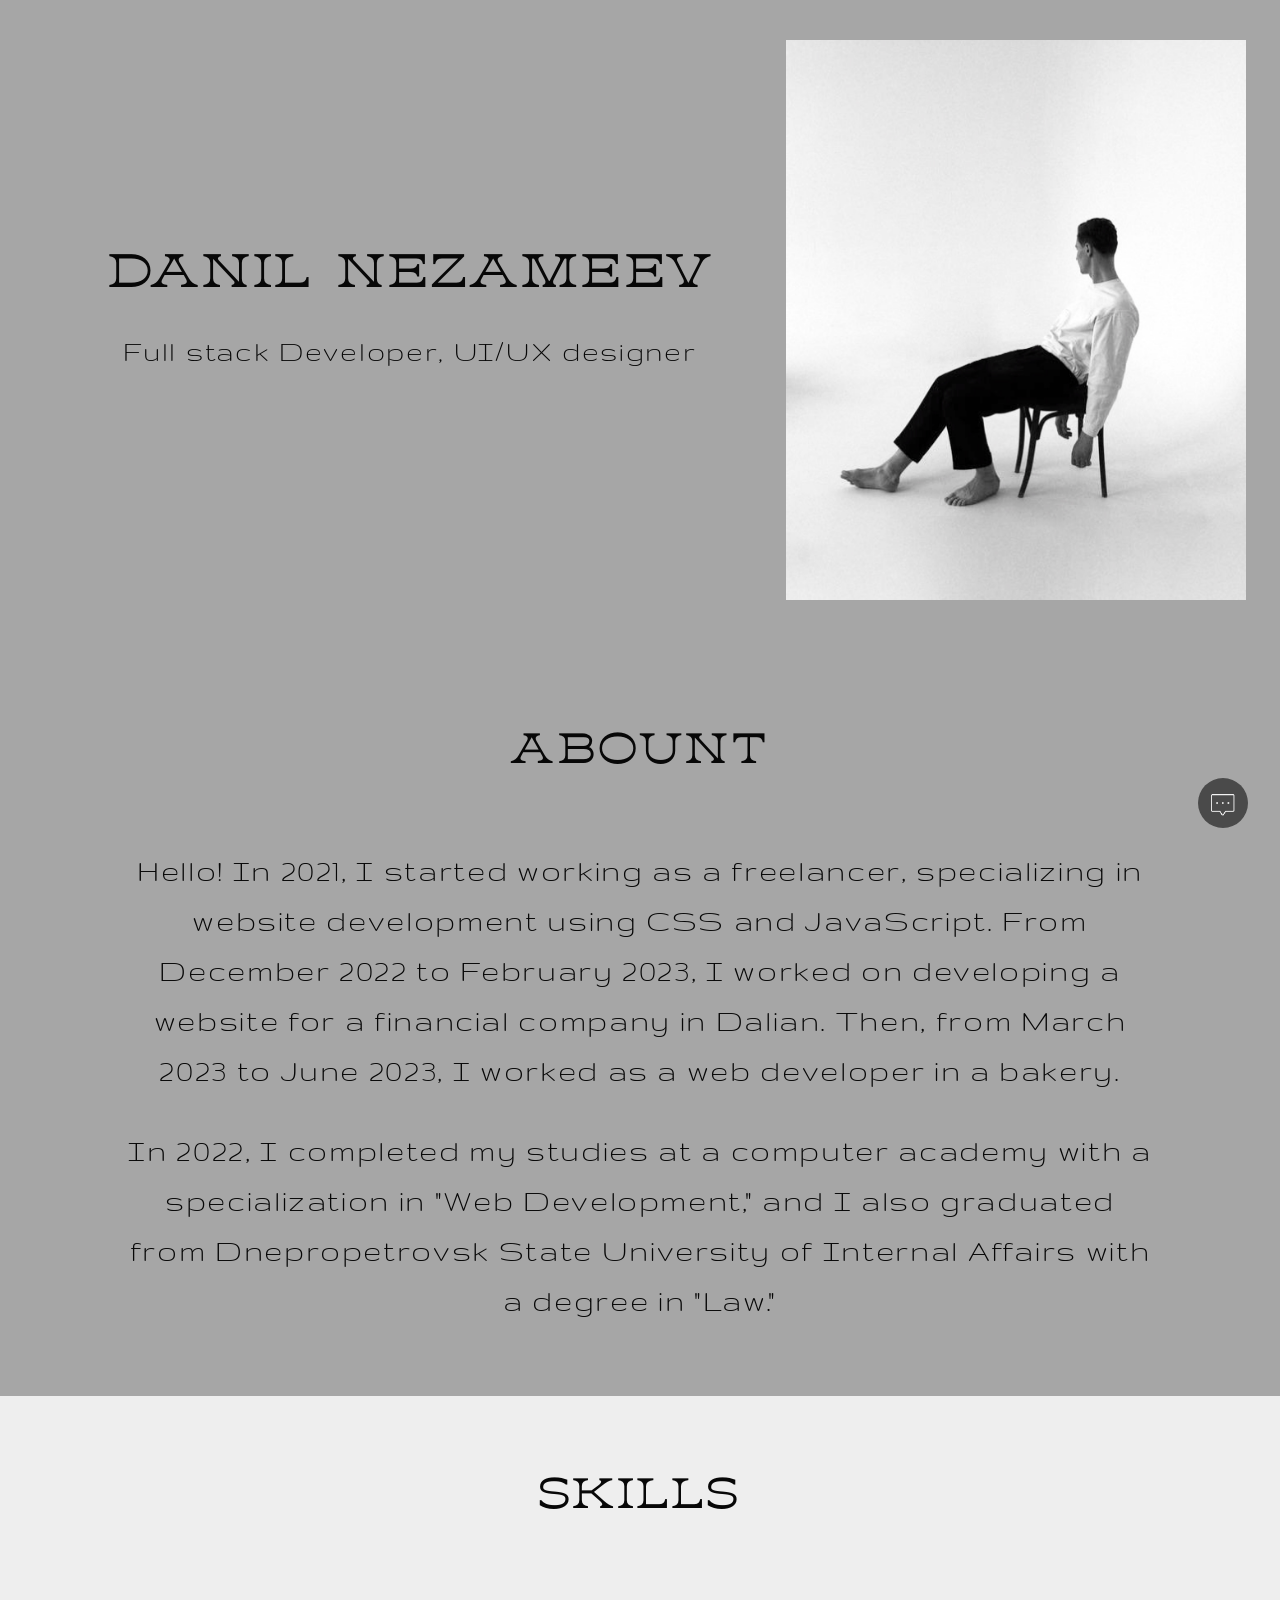
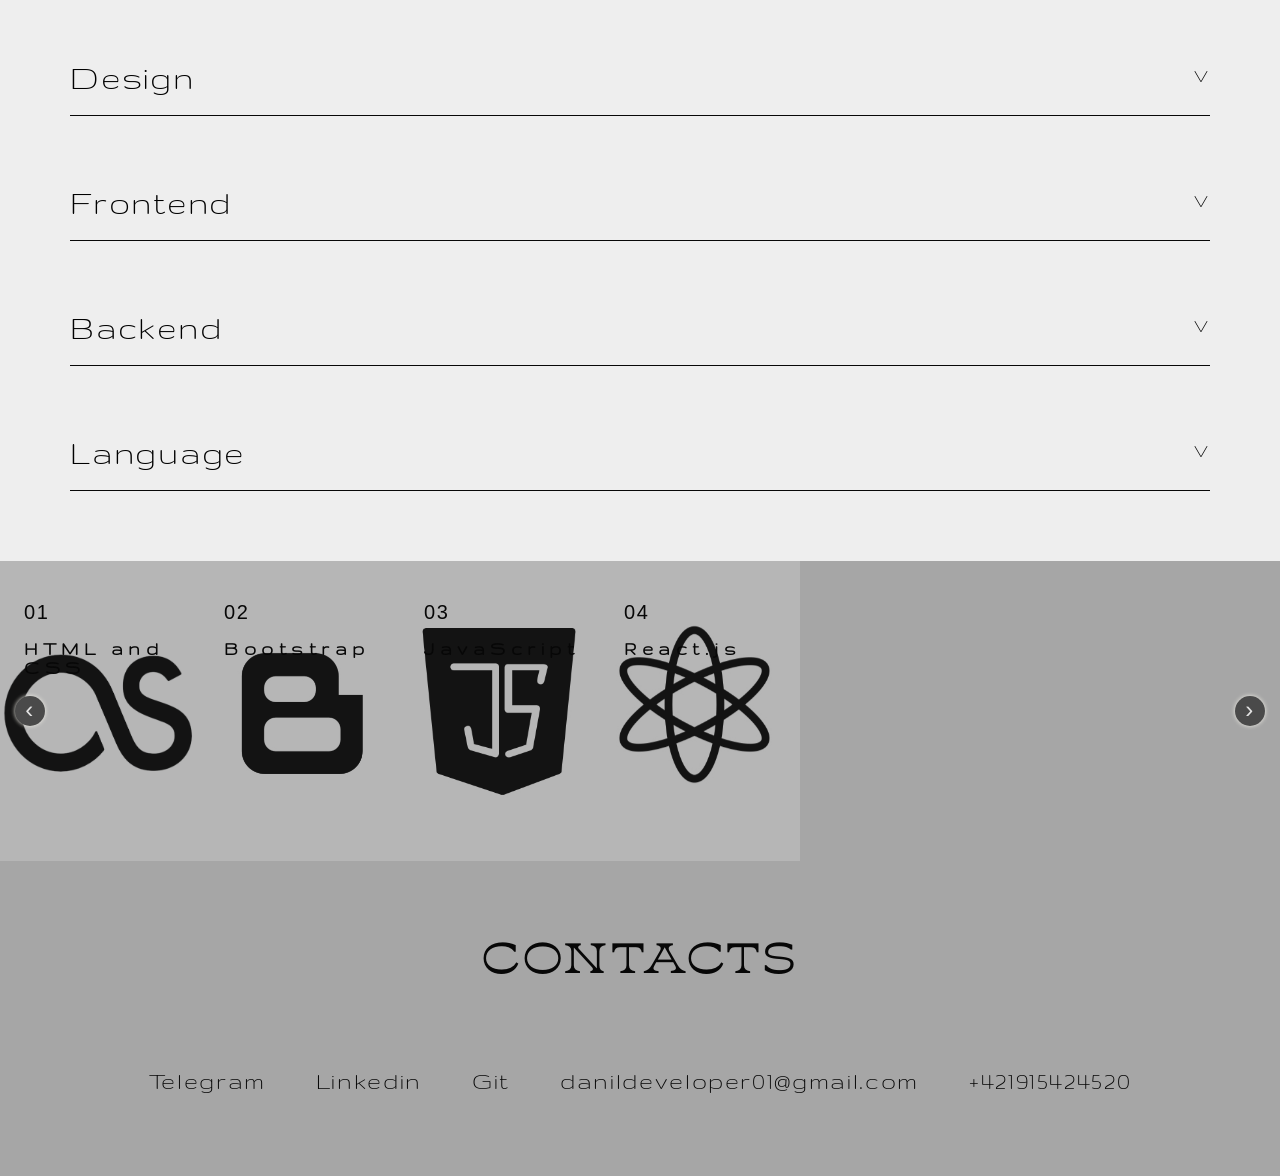
==== index.html @ df2fa3ae "first commit" ====
<!DOCTYPE html>
<html lang="en">
<head>
    <meta charset="UTF-8">
    <meta name="viewport" content="width=device-width, initial-scale=1.0">
    <title>Portfolio</title>
    <link rel="stylesheet" href="language-html/loading.css">
    <link rel="shortcut icon" href="img/logo.png">
    <link rel="preconnect" href="https://fonts.googleapis.com">
    <link rel="preconnect" href="https://fonts.gstatic.com" crossorigin>
    <link href="https://fonts.googleapis.com/css2?family=Gruppo&display=swap" rel="stylesheet">
    <link rel="stylesheet" href="css/style.css">
    <link rel="stylesheet" href="css/media.css">
    <link rel="stylesheet" href="chatbot/chatbot.css">
</head>
<body>
    <div class="preloader">
        <div class="preloader__row">
            <div class="preloader__item"></div>
            <div class="preloader__item"></div>
        </div>
    </div>    
    <header class="header">
       <div class="container">
            <div class="wrapper">
                <div class="text-wrap">
                    <h1 class="name">DANIL NEZAMEEV</h1>
                    <p class="fs">Full stack Developer, UI/UX designer</p>
                </div>
                <img src="img/photo.png" alt="photo Danil Nezameev" class="photo">
            </div>
       </div>
    </header>
    <section class="abount">
        <div class="container">
            <h3 class="title-abount">ABOUNT</h3>
            <p class="info">                   
                Hello! In 2021, I started working as a freelancer, specializing in website development using CSS and JavaScript. From December 2022 to February 2023, I worked on developing a website for a financial company in Dalian. Then, from March 2023 to June 2023, I worked as a web developer in a bakery.     
            </p>
            <p class="info info-ler">
                In 2022, I completed my studies at a computer academy with a specialization in "Web Development," and I also graduated from Dnepropetrovsk State University of Internal Affairs with a degree in "Law."
            </p>
        </div>
    </section>
    <section class="skill">
        <div class="container">
            <h3 class="title-abount title-skills">SKILLS</h3>
            <div class="skill-w designer">
                <button class="accordion">Design</button>
                <div class="panel">
                    <p>Figma</p>
                    <p>Tilda</p>
                    <p>Photoshop</p>
                    <p>Illustrator</p>
                </div>
            </div>
            <div class="skill-w front">
                <button class="accordion">Frontend</button>
                <div class="panel">
                    <p>HTML</p>
                    <p>CSS</p>
                    <p>JavaScript</p>
                    <p>SASS/SCSS</p>
                    <p>Bootstrap</p>
                    <p>React.js</p>
                    <p>Vue.js</p>
                    <p>Angular</p>
                </div>
            </div>
            <div class="skill-w back">
                <button class="accordion">Backend</button>
                <div class="panel">
                    <p>Python</p>
                    <p>PHP</p>
                    <p>C#</p>
                    <p>Go</p>
                    <p>Django</p>
                    <p>Flask</p>
                    <p>ASP.NET</p>
                    <p>Node.js</p>
                    <p>Express.js</p>
                    <p>MEAN stack</p>
                    <p>MongoDB</p>
                    <p>MySQL</p>
                    <p>PostgreSQL</p>
                </div>
            </div>
            <div class="skill-w language">
                <button class="accordion">Language</button>
                <div class="panel">
                    <p>English - B1</p>
                    <p>Slovak - B1</p>
                    <p>German - B1</p>
                    <p>Ukrainian - C2</p>
                    <p>Russian - C2</p>
                </div>
            </div>
        </div>
    </section>
    <section class="portfolio">
        <div class="container">
            <div class="jcarousel-wrapper">
                <div class="jcarousel">
                    <div class="cards">  
                        <a href="./language-html/html-css/hs.html" class="card">
                          <div class="card-background" style="background-image: url(./img/html-css.jpeg)"></div>
                          <div class="card-content">
                            <p>01</p>
                            <h3>HTML and CSS</h3>
                          </div>
                        </a>                    
                        <a href="./language-html/bootstrap/bs.html" class="card">
                          <div class="card-background" style="background-image: url(./img/bootstrap.jpeg)"></div>
                          <div class="card-content">
                            <p>02</p>
                            <h3>Bootstrap</h3>
                          </div>
                        </a>               
                        <a href="./language-html/javascript/javascr.html"  class="card">
                          <div class="card-background" style="background-image: url(./img/javascript.jpeg)"></div>
                          <div class="card-content">
                            <p>03</p>
                            <h3>JavaScript</h3>
                          </div>
                        </a>               
                        <a href="./language-html/react/reactjs.html" class="card">
                          <div class="card-background" style="background-image: url(./img/react.jpeg)"></div>
                          <div class="card-content">
                            <p>04</p>
                            <h3>React.js</h3>
                          </div>
                        </a>                        
                    </div>
                </div>
                <a href="#" class="jcarousel-control-prev">&lsaquo;</a>
                <a href="#" class="jcarousel-control-next">&rsaquo;</a>
            </div>
        </div>
    </section>
    <footer class="abount footer">
        <div class="container">
            <h3 class="title-abount title-footer">CONTACTS</h3>
            <div class="text-footer">
                <a href="https://t.me/front_end_developer19" target="_blank" class="underline-one">Telegram</a>
                <a href="https://www.linkedin.com/in/danil-nezameev-844b5b277/" target="_blank" class="underline-one">Linkedin</a>
                <a href="https://github.com/danildeveloper01" target="_blank" class="underline-one">Git</a>
                <a href="mailto:danildeveloper01@gmail.com" target="_blank" class="underline-one">danildeveloper01@gmail.com</a>
                <a href="tel:+421905174713" target="_blank" class="underline-one">+421915424520</a>
            </div>
            <div class="chatbot__btn">
                <div class="chatbot__tooltip d-none"></div>
            </div>
        </div>
    </footer>
    <script src="js/accordion.js"></script>
    <script src="chatbot/fp2.js"></script>
    <script src="chatbot/chatbot.js"></script>
    <script src="js/cb-content.js"></script>
    <script type="text/javascript" src="https://sorgalla.com/jcarousel/vendor/jquery/jquery.js"></script>
    <script type="text/javascript" src="https://sorgalla.com/jcarousel/dist/jquery.jcarousel.min.js"></script>
    <script type="text/javascript" src="https://sorgalla.com/jcarousel/examples/responsive/jcarousel.responsive.js"></script> 
    <script>
        window.onload = function () {
          document.body.classList.add('loaded_hiding');
          window.setTimeout(function () {
            document.body.classList.add('loaded');
            document.body.classList.remove('loaded_hiding');
          }, 500);
        }
      </script>
</body>
</html>
---- language-html/loading.css ----
.preloader {
    /*фиксированное позиционирование*/
    position: fixed;
    /* координаты положения */
    left: 0;
    top: 0;
    right: 0;
    bottom: 0;
    /* фоновый цвет элемента */
    background: #A6A6A6;
    /* размещаем блок над всеми элементами на странице (это значение должно быть больше, чем у любого другого позиционированного элемента на странице) */
    z-index: 1001;
  }
  
  .preloader__row {
    position: relative;
    top: 50%;
    left: 50%;
    width: 70px;
    height: 70px;
    margin-top: -35px;
    margin-left: -35px;
    text-align: center;
    animation: preloader-rotate 2s infinite linear;
  }
  
  .preloader__item {
    position: absolute;
    display: inline-block;
    top: 0;
    background-color: #070707;
    border-radius: 100%;
    width: 35px;
    height: 35px;
    animation: preloader-bounce 2s infinite ease-in-out;
  }
  
  .preloader__item:last-child {
    top: auto;
    bottom: 0;
    animation-delay: -1s;
  }
  
  @keyframes preloader-rotate {
    100% {
      transform: rotate(360deg);
    }
  }
  
  @keyframes preloader-bounce {
  
    0%,
    100% {
      transform: scale(0);
    }
  
    50% {
      transform: scale(1);
    }
  }
  
  .loaded_hiding .preloader {
    transition: 0.3s opacity;
    opacity: 0;
  }
  
  .loaded .preloader {
    display: none;
  }
---- css/style.css ----
*{
    padding: 0;
    margin: 0;
    box-sizing: border-box;
}
@font-face {
    font-family: 'Geiny';
    src: url('../font/Geiny.woff2');
}
/*--------------------------------------------------------------------------------------*/

body{
    font-family: 'Gruppo', sans-serif;
    font-size: 35px;
    font-style: normal;
    font-weight: 400;
    line-height: normal;
    letter-spacing: 1.7px;
    color: #070707;
    background: #A6A6A6;
}
.container{
    max-width: 1500px;
    margin: 0 auto;
}
/*-----------------------------------------------------------------------------------------*/

/*------------------HEADER---------------------------------------------*/

.wrapper{
    display: flex;
    justify-content: center;
    padding-top: 40px;
   
}
.name{
    font-family: 'Geiny';
    font-size: 45px;
    font-style: normal;
    letter-spacing: 5.5px;
    padding-bottom: 35px;
}
.fs{
font-size: 30px;
}
header img {
    width: 460px;
    height: 560px;
    margin-bottom: 51px;
}
.text-wrap{
    margin-top: 200px;
    padding-left: 73px;
    margin-right: 73px;
}
.text-wrap p {
    text-align: center;
}
/*--------------------------------------------------------------------------------------------*/

/*----------------------------------ABOUNT-----------------------------------------------------*/

.abount{
    padding-bottom: 70px;
}
.title-abount{
    font-family: 'Geiny';
    font-size: 40px;
    font-style: normal;
    letter-spacing: 5.5px;
    padding-bottom: 70px;
    padding-top: 70px;
    text-align: center;
}
.info{
    padding: 0 127px;
    text-align: center;
    font-size: 33px;
    line-height: 50px; 
    letter-spacing: 1.65px;
}
.info-ler{
    padding-top: 30px;
}
/*--------------------------------------------------------------------------------------*/

/*--------------------------------------SKILL---------------------------------------------*/

.skill{
    background: #EEE;
    padding-bottom: 70px;

}

.accordion {
    background: none;
    font-size: 35px;
    font-family: 'Gruppo';
    font-size: 35px;
    font-style: normal;
    font-weight: 400;
    line-height: normal;
    letter-spacing: 1.75px;
    cursor: pointer;
    margin-top: 70px;
    width: 100%;
    text-align: left;
    border: none;
    outline: none;
    transition: 0.4s;
}
.panel {
    margin-bottom: 20px;
    max-height: 0;
    overflow: hidden;
    transition: max-height 0.2s ease-out;
    display: flex;
    flex-wrap: wrap;
}
.panel p {
    font-size: 25px;
    padding-right: 50px;
    padding-top: 40px;
    display: inline-block;
}
.accordion:after {
    content: 'V'; 
    font-size: 20px;
    float: right;
    margin-left: 5px;
    position: relative;
    top: 5px;
}
.active:after {
    content: 'V';
    transform: rotate(-180deg);
}


.skill-w{
    border-bottom: 1px solid #070707;
    margin: 0 70px;
}

/*--------------------------------------------------------------------------------------------------*/

/*----------------------------PORTFOLIO------------------------------------------------------------*/

.cards {
    display: grid;
    margin: auto;
    width: 100%;
    max-width: 700px;
    
}
@media (min-width: 320px) {
    .cards {
      grid-template-columns: repeat(4, 1fr);      
    }
}  
.card {
    position: relative;
    padding-bottom: 150%;
}  
.card-background {
    background-size: cover;
    background-position: center;
    position: absolute;
    left: 0; top: 0; right: 0; bottom: 0;
    filter: brightness(0.75) saturate(1.2) contrast(0.85);
    transition: .3s;
}  
  .card-content {
    position: absolute;
    padding: 24px;
    padding-top: 40px;
    font-family: arial, sans-serif;
    color: #070707;
}  
  .card-content p {
    margin-bottom: 15px;
    text-transform: uppercase;
    font-size: 20px;
}  
.card-content h3 {
    font-size: 20px;
    font-family: Gruppo;
    font-style: normal;
    letter-spacing: 5.5px;
}  
.card:hover .card-background {
    transform: scale(1.05);
}
.cards:hover > .card:not(:hover) > .card-background {
    filter: brightness(0.3) saturate(1.3) contrast(0.9);
}
.jcarousel-wrapper {    
    position: relative;    
}

/** Carousel **/

.jcarousel {
    position: relative;
    overflow: hidden;
    width: 100%;
}
.cards {
    width: 10000em;
    position: relative;
    list-style: none;
    margin: 0;
    padding: 0;
}
.card {
    width: 200px;
    float: left;
}

/** Carousel Controls **/

.jcarousel-control-prev,
.jcarousel-control-next {
    position: absolute;
    top: 50%;
    margin-top: -15px;
    width: 30px;
    height: 30px;
    text-align: center;
    background: #4A4A4A;
    color: #eeee;
    text-decoration: none;
    font: 24px/27px Arial, sans-serif;
    -webkit-border-radius: 30px;
    -moz-border-radius: 30px;
    border-radius: 30px;
    -webkit-box-shadow: 0 0 4px #F0EFE7;
    -moz-box-shadow: 0 0 4px #F0EFE7;
    box-shadow: 0 0 4px #F0EFE7;
}
.jcarousel-control-prev {
    left: 15px;
}
.jcarousel-control-next {
    right: 15px;
}

/** Carousel Pagination **/

.jcarousel-pagination {
    position: absolute;
    bottom: -40px;
    left: 50%;
    -webkit-transform: translate(-50%, 0);
    -ms-transform: translate(-50%, 0);
    transform: translate(-50%, 0);
    margin: 0;
}
.jcarousel-pagination a {
    text-decoration: none;
    display: inline-block;
    font-size: 11px;
    height: 10px;
    width: 10px;
    line-height: 10px;
    background: #fff;
    color: #4E443C;
    border-radius: 10px;
    text-indent: -9999px;
    margin-right: 7px;
    -webkit-box-shadow: 0 0 2px #4E443C;
    -moz-box-shadow: 0 0 2px #4E443C;
    box-shadow: 0 0 2px #4E443C;
}
.jcarousel-pagination a.active {
    background: #4E443C;
    color: #fff;
    opacity: 1;
    -webkit-box-shadow: 0 0 2px #F0EFE7;
    -moz-box-shadow: 0 0 2px #F0EFE7;
    box-shadow: 0 0 2px #F0EFE7;
}
/*---------------------------------------------------------------------------------------*/

/*-------------------------------------FOOTER------------------------------------------------------*/

.text-footer {
    display: flex;
    flex-wrap: wrap;
    justify-content: center;
    margin-left: 50px;
}
.text-footer a {
    text-decoration: none;
    color: #070707;
    font-family: Gruppo;
    font-size: 25px;
    font-style: normal;
    font-weight: 400;
    line-height: 50px; 
    letter-spacing: 1.65px;
    margin-right: 50px;
    display: inline-block;    
}
.underline-one {	
    position: relative;
    cursor: pointer;
    text-decoration: none; 
}
.underline-one:after {
	content: "";
    display: block;
    position: absolute;
    right: 0;
    bottom: -3px;
    width: 0;
    height: 1px; 
    background-color: #070707; 
    transition: width 0.5s; 
}
.underline-one:hover:after {
	content: "";
    width: 100%;
    display: block;
    position: absolute;
    left: 0;
    bottom: -3px;
    height: 1px; 
    background-color: #070707; 
    transition: width 0.5s;  
}
.underline-one:hover{
    transform: scale(1.1);
    transition: 0.5s ease;
}
---- css/media.css ----
@media screen and (max-width: 1250px) {
    .text-wrap{
        margin-right: 30px;
        padding-left: 20px;
    }
    header img {
        padding-right: 20px;
    }
}
@media screen and (max-width: 1119px) {
    .name{
        text-align: center;
    }
}
@media screen and (max-width: 1000px){
    .wrapper{
        flex-direction: column-reverse;
    }
    header img {
        padding: 0;
        margin: 0 auto;
    }
    .text-wrap{
        text-align: center;
        margin: 0;
        padding: 40px 50px;
    }
    .info{
        padding: 0 50px;
    }
}
@media screen and (max-width: 700px){
    .name{
        font-size: 35px;
    }
    .fs{
        font-size: 20px;
    }   
    .title-abount{ 
        font-size: 25px;
        padding-bottom: 30px;
        padding-top: 30px;
    }
    .info{
        font-size: 23px;
    }
}
@media screen and (max-width: 600px){
    .name{
        font-size: 30px;
    }
}
@media screen and (max-width: 500px){
    .text-wrap{
        padding: 40px 20px;
    }
    .info{
        padding: 0 20px;
        font-size: 20px;
    }
    .wrapper{
        padding-top: 0px; 
    }
    header img {
        width: 100%;
        height: auto;
    }
    .name{
        font-size: 30px;
    }
    .fs{
        font-size: 20px;
    }   
    .title-abount{ 
        font-size: 25px;
    }
    .panel {
        flex-wrap: nowrap;
        flex-direction: column;
        text-align: center;
    }
    .active{
        border-bottom: 1px solid #070707;
    }
    .panel p {
        padding-right: 0px;
        font-size: 20px;
    }
    
}

/*----------------------------------------------------------------------------------------------*/


@media screen and (max-width: 700px){  
    .accordion{ 
        font-size: 25px;
        padding-bottom: 30px;
    }
    .panel p{
        font-size: 23px;
    }
}
@media screen and (max-width: 500px){  
    .panel p{
        font-size: 20px;
    }
}


/*----------------------------------------------------------------------------------------------------*/
@media screen and (max-width: 1000px){  
    .card-content {
        padding-top: 10px;
      }
}
@media screen and (max-width: 800px){  
    .cards {
        grid-template-columns: repeat(4, 2fr);
        
      }
}

@media screen and (max-width: 700px){  
    .text-footer a {
        font-size: 23px;
    }
    .card-content p {
        margin-bottom: 8px;
        font-size: 15px;
    }
    .card-content h3 {
        font-size: 15px;
    }
}
@media screen and (max-width: 500px){  
    .text-footer a {
        font-size: 20px;
    }
    .footer{
        padding-bottom: 30px;
    }
}
---- chatbot/chatbot.css ----
.d-none {
  display: none;
}

.d-block {
  display: block;
}

/* chatbot__btn */
.chatbot__btn {
  position: fixed;
  bottom: 8%;
  right: 32px;
  width: 50px;
  height: 50px;
  border-radius: 25px;
  background-color: #4A4A4A;
  padding: 10px;
  cursor: pointer;
  transition: background-color 0.15s ease-in-out;
}

.chatbot__btn::before {
  content: '';
  position: absolute;
  width: 30px;
  height: 30px;
  left: 10px;
  top: 8px;
  background: transparent no-repeat center center;
  background-size: 100% 100%;
  background-image: url("../img/chat-bot-footer.png");
}



/* chatbot__tooltip */
.chatbot__tooltip {
  position: absolute;
  right: 58px;
  top: 50%;
  transform: translateY(-50%);
  white-space: nowrap;
  color: #070707;
  background: #070707;
  padding: 5px 8px;
  border: 1xp solid #070707;
  border-radius: 4px;
  opacity: 0;
  transition: opacity 0.15s ease-in-out;
}

.chatbot__tooltip_show {
  opacity: 1;
}

.chatbot__tooltip::after {
  top: 50%;
  position: absolute;
  content: '';
  border: 5px solid transparent;
  border-left-color: #070707;
  margin-top: -5px;
  right: -10px;
}

/* chatbot */
.chatbot {
  display: flex;
  flex-direction: column;
  width: 35%;
  height: 100%;
  background: #D9D3E1;
  line-height: 1.2;
  color: #070707;
  position: fixed;
  bottom: 0;
  right: 0;
  transform: scale(1);
  transform-origin: right bottom;
  transition: transform 0.3s ease;
}

.chatbot_hidden {
  overflow: hidden;
  transform: scale(0);
  transform-origin: right bottom;
  transition: transform 0.3s ease;
}
@media (max-width: 700px) {
  .chatbot {
    width: 70%;
  }
}
@media (max-width: 400px) {
  .chatbot {
    width: 100%;
  }
}

.chatbot__title {
  font-size: 20px;
  background-color: #070707;
  color: #EEE;
  padding: 10px;
  display: flex;
  font-weight: bold;
}

.chatbot__close {
  width: 20px;
  height: 20px;
  margin-right: 1rem;
  background: transparent no-repeat center center;
  background-size: 100% 100%;
  cursor: pointer;
  opacity: 0.8;
  background-image: url("data:image/svg+xml,%3Csvg xmlns='http://www.w3.org/2000/svg' viewBox='0 0 448 512'%3E%3Cpath fill='%23fff' d='M257.5 445.1l-22.2 22.2c-9.4 9.4-24.6 9.4-33.9 0L7 273c-9.4-9.4-9.4-24.6 0-33.9L201.4 44.7c9.4-9.4 24.6-9.4 33.9 0l22.2 22.2c9.5 9.5 9.3 25-.4 34.3L136.6 216H424c13.3 0 24 10.7 24 24v32c0 13.3-10.7 24-24 24H136.6l120.5 114.8c9.8 9.3 10 24.8.4 34.3z'%3E%3C/path%3E%3C/svg%3E");
}

.chatbot__close:hover {
  opacity: 1;
}

.chatbot__reset {
  width: 20px;
  margin-left: auto;
  height: 20px;
  background: transparent no-repeat center center;
  background-size: 100% 100%;
  cursor: pointer;
  opacity: 0.8;
  background-image: url("data:image/svg+xml,%3Csvg xmlns='http://www.w3.org/2000/svg' viewBox='0 0 512 512'%3E%3Cpath fill='%23fff' d='M440.65 12.57l4 82.77A247.16 247.16 0 0 0 255.83 8C134.73 8 33.91 94.92 12.29 209.82A12 12 0 0 0 24.09 224h49.05a12 12 0 0 0 11.67-9.26 175.91 175.91 0 0 1 317-56.94l-101.46-4.86a12 12 0 0 0-12.57 12v47.41a12 12 0 0 0 12 12H500a12 12 0 0 0 12-12V12a12 12 0 0 0-12-12h-47.37a12 12 0 0 0-11.98 12.57zM255.83 432a175.61 175.61 0 0 1-146-77.8l101.8 4.87a12 12 0 0 0 12.57-12v-47.4a12 12 0 0 0-12-12H12a12 12 0 0 0-12 12V500a12 12 0 0 0 12 12h47.35a12 12 0 0 0 12-12.6l-4.15-82.57A247.17 247.17 0 0 0 255.83 504c121.11 0 221.93-86.92 243.55-201.82a12 12 0 0 0-11.8-14.18h-49.05a12 12 0 0 0-11.67 9.26A175.86 175.86 0 0 1 255.83 432z'%3E%3C/path%3E%3C/svg%3E");
}

.chatbot__reset:hover {
  opacity: 1;
}

.chatbot__wrapper {
  display: flex;
  -ms-flex: 1 0 auto;
  flex: 1 0 0%;
  flex-direction: column;
  overflow-y: auto;
}

.chatbot__items {
  padding: 10px;
  overflow-y: scroll;
  display: flex;
  flex-direction: column;
  overflow-x: hidden;
}

.chatbot__item {
  width: 100%;
  display: flex;
  flex-shrink: 0;
  margin-bottom: 15px;
}

@keyframes animationOpacity {
  0% {
    opacity: 0;
  }

  100% {
    opacity: 1;
  }
}

.chatbot__content {
  width: auto;
  padding: 8px 12px;
  animation-name: animationOpacity;
  animation-duration: 1.5s;
  animation-timing-function: ease-in-out;
  font-size: 20px;
}

/* bot */
.chatbot__content_bot {
  color: #070707;
  background: #EEE;
  border-radius: 0.5rem;
  width: auto;
}

/* human */
.chatbot__item_human {
  justify-content: flex-end;
}

.chatbot__content_human {
  text-align: right;
  padding-right: 0;
  display: flex;
  flex-direction: column;
  padding: 0;
}

.chatbot__content_human-disabled {
  color: #eee;
  background: #383e41;
  border-radius: 0.5rem;
  text-align: left;
}

/* btn */
.btn {
  width: 100%;
  margin: 0;
  font-family: inherit;
  font-size: inherit;
  line-height: inherit;
  display: inline-block;
  cursor: pointer;
  font-weight: 400;
  color: #eee;
  text-align: left;
  vertical-align: middle;
  -webkit-user-select: none;
  -moz-user-select: none;
  -ms-user-select: none;
  user-select: none;
  background: #1E1E1E;
  border: 1px solid transparent;
  padding: 0.5rem 0.75rem;
  border-radius: 0.5rem;
  transition: color 0.15s ease-in-out, background-color 0.15s ease-in-out,
    border-color 0.15s ease-in-out, box-shadow 0.15s ease-in-out;
}

.btn:hover {
  background-color: #080808;
  border: 1px solid transparent;
  transform: scale(1.01);
  transition: 0.3s ease;
}

.btn:focus,
.btn.focus {
  outline: 0;
}

.chatbot__content .btn {
  margin-bottom: 0.4rem;
}

.chatbot__footer {
  padding: 0.75rem;
  position: relative;
}

/* ie11 */
.chatbot__input::-ms-clear {
  display: none;
}

.chatbot__input {
  display: block;
  margin: 0;
  font-family: inherit;
  font-size: inherit;
  line-height: inherit;
  width: 100%;
  height: 40px;
  padding: 4px 36px 4px 10px;
  font-weight: 400;
  font-size: 25px;
  color: #EEE;
  background-color: #1E1E1E;
  background-clip: padding-box;
  border: 1px solid #4E443C;
  border-radius: 0.25rem;
  transition: border-color 0.15s ease-in-out, background-color 0.15s ease-in-out;
}

.chatbot__input:disabled {
  background-color: #131212;
}

.chatbot__input:focus {
  border-color: #181818;
  outline: 0;
}

.chatbot__submit {
  width: 24px;
  height: 24px;
  background: transparent no-repeat center center;
  background-size: 100% 100%;
  opacity: 0.6;
  position: absolute;
  right: 22px;
  top: 50%;
  transform: translateY(-50%);
  background-image: url("../img/teleg-icon-footer.png");
 
  border: 1px solid transparent;
  background-color: transparent;
  transition: opacity 0.15s ease-in-out;
}

.chatbot__submit:disabled {
  opacity: 0.4;
}

.chatbot__submit:focus:not(:disabled),
.chatbot__submit:hover:not(:disabled) {
  outline: 0;
  box-shadow: none;
  opacity: 0.8;
  cursor: pointer;
}

/* scrollbar */
.chatbot__items::-webkit-scrollbar {
  width: 0px;
}


.chatbot__items::-webkit-scrollbar-button {
  display: none;
}

.name-bot{
  transform: translateY(-2.8px);
}
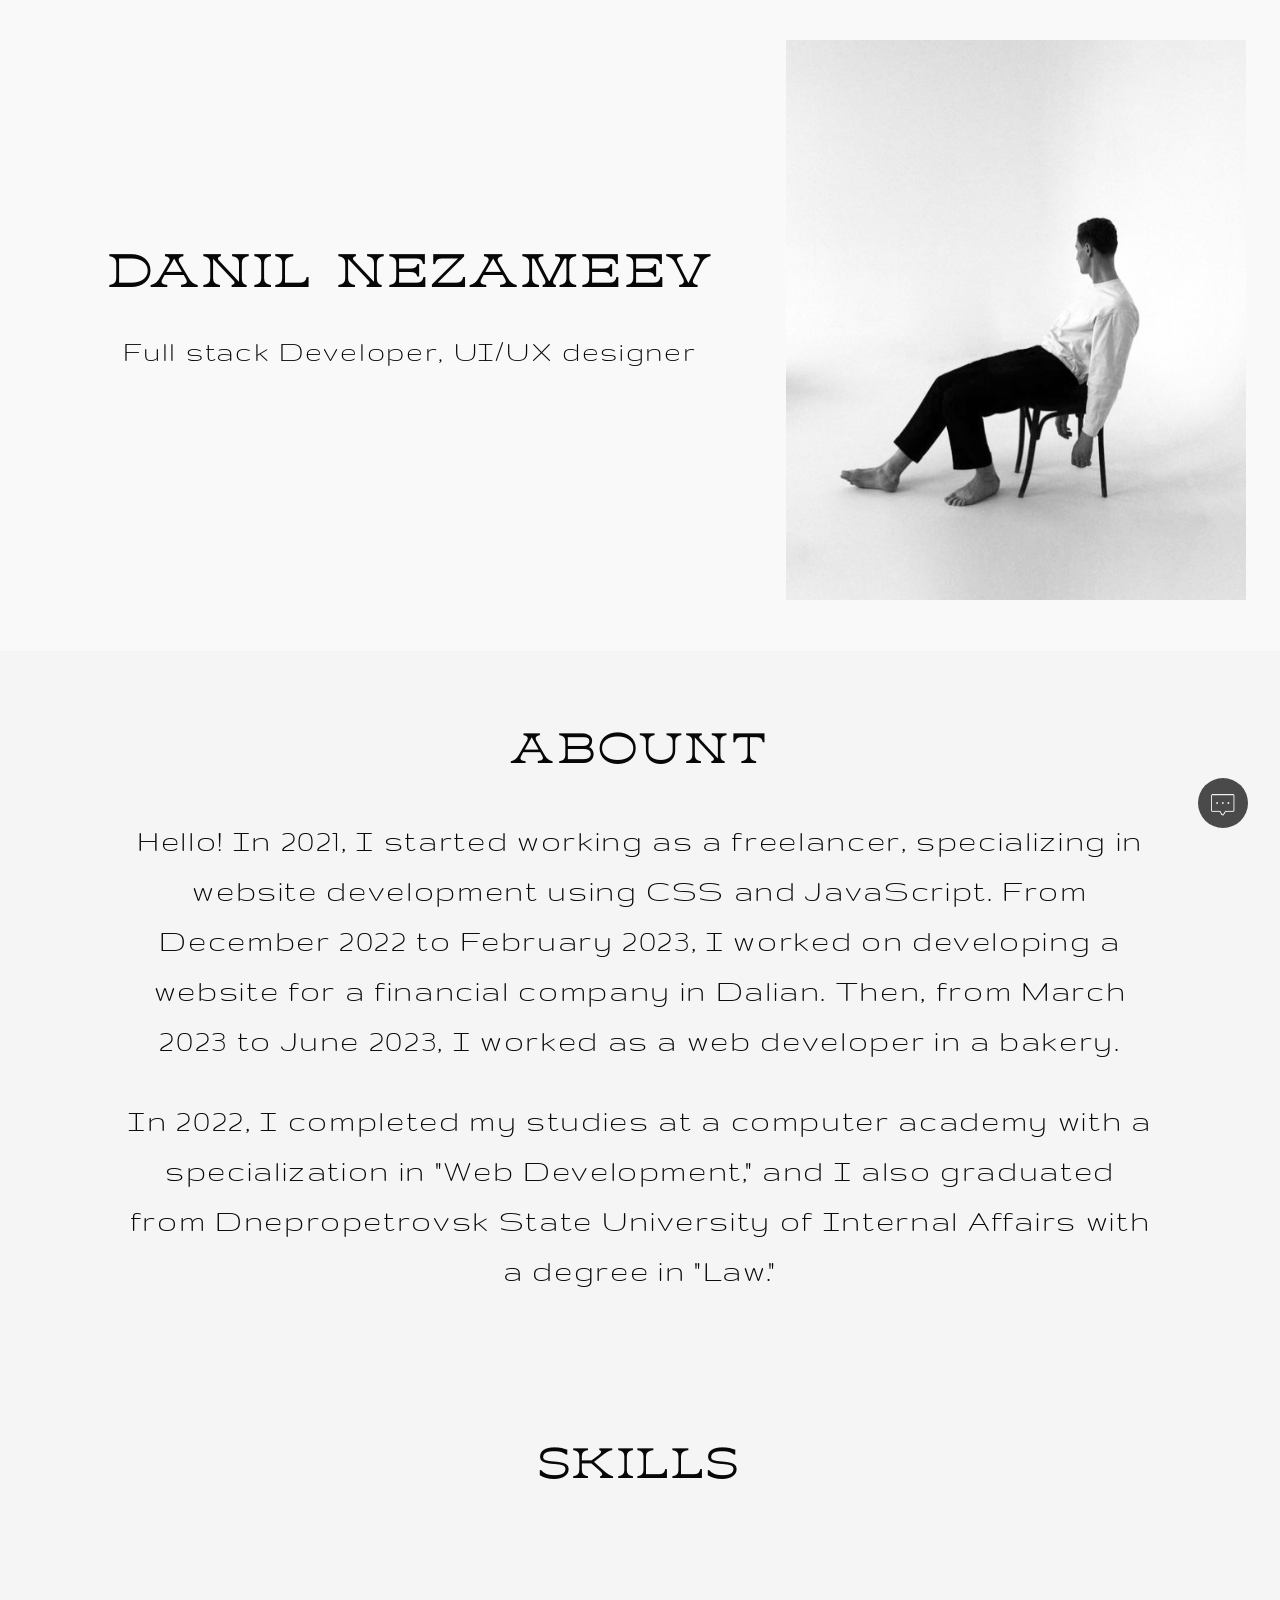
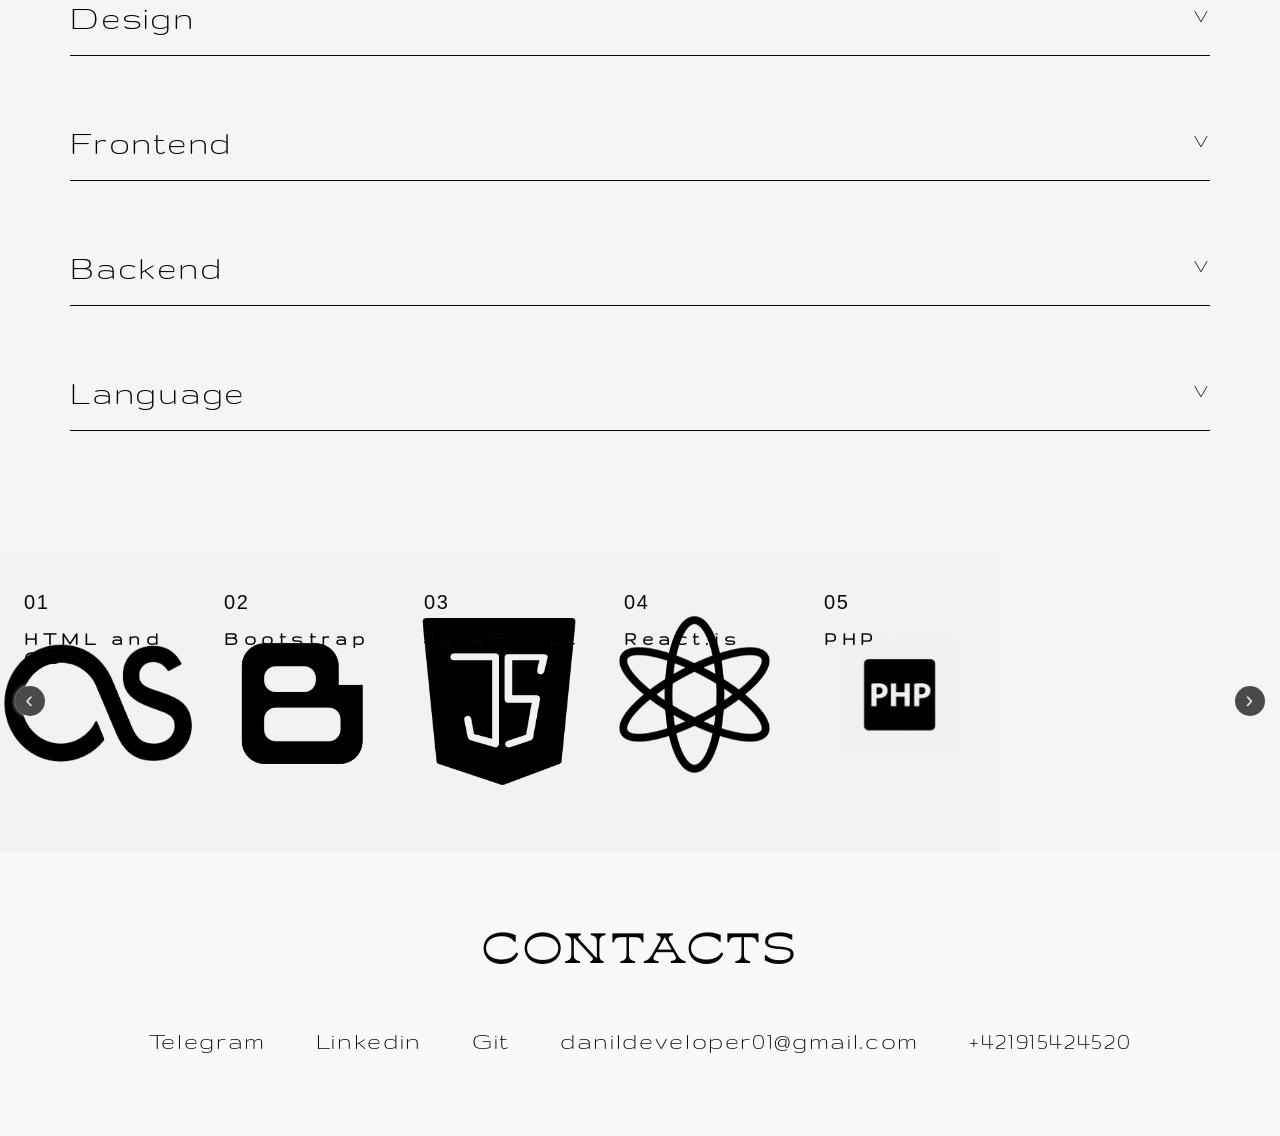
==== commit d7348c3e: "new pages - php" ====
--- a/index.html
+++ b/index.html
@@ -129,7 +129,21 @@
                             <p>04</p>
                             <h3>React.js</h3>
                           </div>
-                        </a>                        
+                        </a>
+                        <a href="./language-html/php/php.html" class="card">
+                            <div class="card-background" style="background-image: url(./img/php-img.jpeg)"></div>
+                            <div class="card-content">
+                              <p>05</p>
+                              <h3>PHP</h3>
+                            </div>
+                        </a>
+                        <!--- НЕ ЗАБУЛДЬ МЕНЯТЬ ГРИД В CSS (значение 5 зависит от количества иконок в карусели)
+                        @media (min-width: 320px) {
+                            .cards {
+                            grid-template-columns: repeat(5, 1fr);      
+                            }
+                        }  -->
+                                          
                     </div>
                 </div>
                 <a href="#" class="jcarousel-control-prev">&lsaquo;</a>
--- a/css/style.css
+++ b/css/style.css
@@ -17,7 +17,7 @@
     line-height: normal;
     letter-spacing: 1.7px;
     color: #070707;
-    background: #A6A6A6;
+    background: #F5F5F5;
 }
 .container{
     max-width: 1500px;
@@ -26,7 +26,9 @@
 /*-----------------------------------------------------------------------------------------*/
 
 /*------------------HEADER---------------------------------------------*/
-
+header{
+    background: #F9F9F9;
+}
 .wrapper{
     display: flex;
     justify-content: center;
@@ -68,7 +70,7 @@
     font-size: 40px;
     font-style: normal;
     letter-spacing: 5.5px;
-    padding-bottom: 70px;
+    padding-bottom: 40px;
     padding-top: 70px;
     text-align: center;
 }
@@ -87,7 +89,6 @@
 /*--------------------------------------SKILL---------------------------------------------*/
 
 .skill{
-    background: #EEE;
     padding-bottom: 70px;
 
 }
@@ -145,7 +146,9 @@
 /*--------------------------------------------------------------------------------------------------*/
 
 /*----------------------------PORTFOLIO------------------------------------------------------------*/
-
+.portfolio{
+    padding-top: 50px;
+}
 .cards {
     display: grid;
     margin: auto;
@@ -155,7 +158,7 @@
 }
 @media (min-width: 320px) {
     .cards {
-      grid-template-columns: repeat(4, 1fr);      
+      grid-template-columns: repeat(5, 1fr);      
     }
 }  
 .card {
@@ -167,7 +170,7 @@
     background-position: center;
     position: absolute;
     left: 0; top: 0; right: 0; bottom: 0;
-    filter: brightness(0.75) saturate(1.2) contrast(0.85);
+    filter: brightness(0.95) saturate(1.2) contrast(1);
     transition: .3s;
 }  
   .card-content {
@@ -283,7 +286,9 @@
 /*---------------------------------------------------------------------------------------*/
 
 /*-------------------------------------FOOTER------------------------------------------------------*/
-
+footer{
+    background: #F9F9F9;
+}
 .text-footer {
     display: flex;
     flex-wrap: wrap;
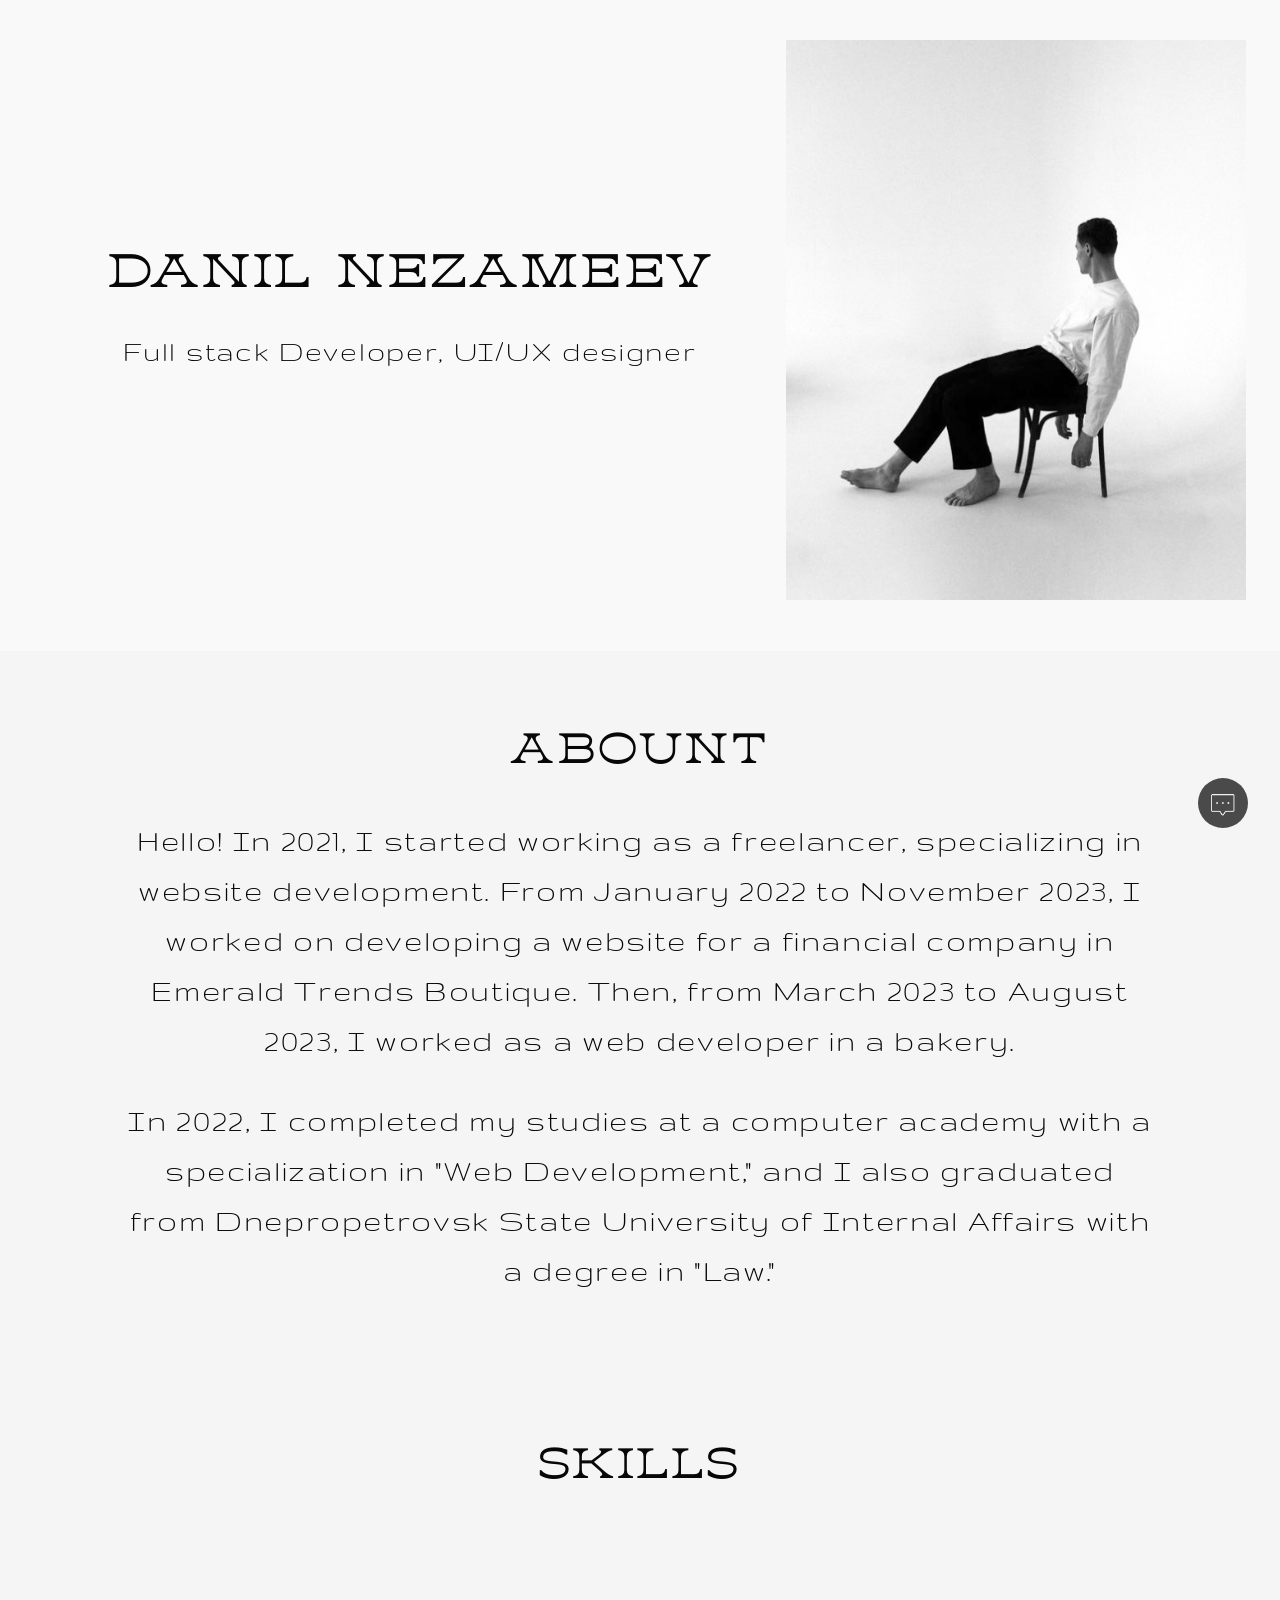
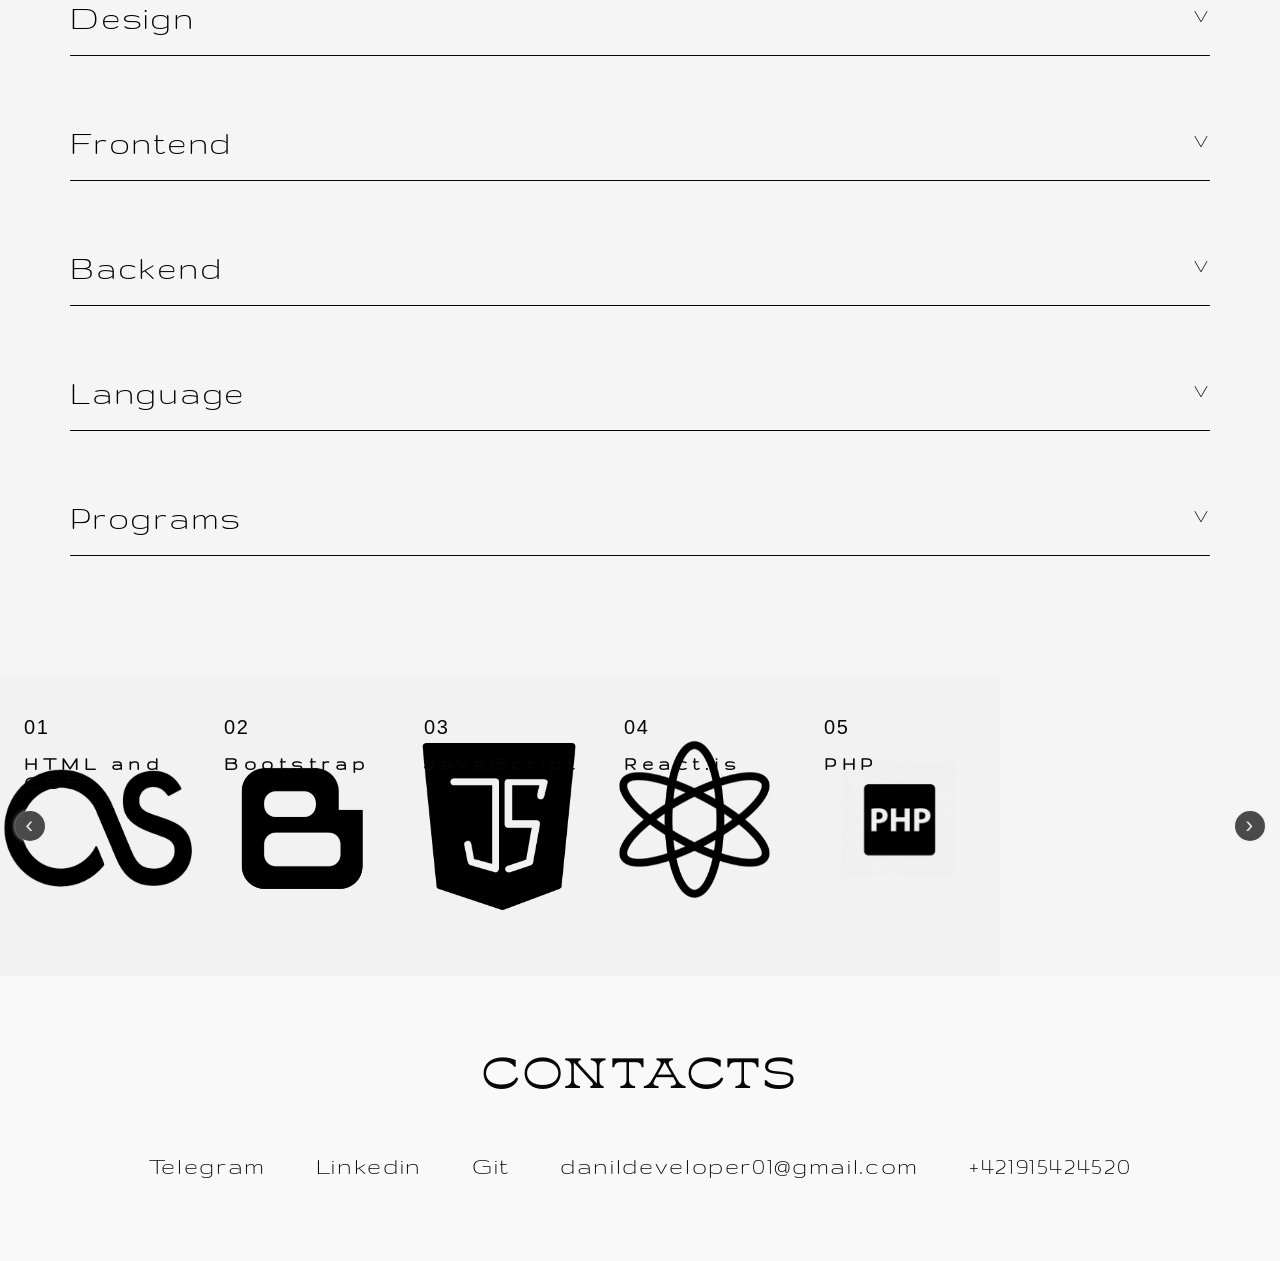
==== commit cd685ebd: "updates" ====
--- a/index.html
+++ b/index.html
@@ -35,7 +35,7 @@
         <div class="container">
             <h3 class="title-abount">ABOUNT</h3>
             <p class="info">                   
-                Hello! In 2021, I started working as a freelancer, specializing in website development using CSS and JavaScript. From December 2022 to February 2023, I worked on developing a website for a financial company in Dalian. Then, from March 2023 to June 2023, I worked as a web developer in a bakery.     
+                Hello! In 2021, I started working as a freelancer, specializing in website development. From January 2022 to November 2023, I worked on developing a website for a financial company in Emerald Trends Boutique. Then, from March 2023 to August 2023, I worked as a web developer in a bakery.     
             </p>
             <p class="info info-ler">
                 In 2022, I completed my studies at a computer academy with a specialization in "Web Development," and I also graduated from Dnepropetrovsk State University of Internal Affairs with a degree in "Law."
@@ -79,10 +79,12 @@
                     <p>ASP.NET</p>
                     <p>Node.js</p>
                     <p>Express.js</p>
-                    <p>MEAN stack</p>
+                    <p>SQLite</p>
                     <p>MongoDB</p>
                     <p>MySQL</p>
                     <p>PostgreSQL</p>
+                    <p>Drupal</p>
+                    <p>Wordpress</p>
                 </div>
             </div>
             <div class="skill-w language">
@@ -93,6 +95,19 @@
                     <p>German - B1</p>
                     <p>Ukrainian - C2</p>
                     <p>Russian - C2</p>
+                </div>
+            </div>
+            <div class="skill-w program">
+                <button class="accordion">Programs</button>
+                <div class="panel">
+                    <p>Git</p>
+                    <p>VS Studio Code</p>
+                    <p>Storm</p>
+                    <p>PhpStorm</p>
+                    <p>PyCharm</p>
+                    <p>Atom</p>
+                    <p>Sublime text</p>
+                    <p>Nodepad++</p>
                 </div>
             </div>
         </div>
--- a/css/media.css
+++ b/css/media.css
@@ -116,7 +116,7 @@
 }
 @media screen and (max-width: 800px){  
     .cards {
-        grid-template-columns: repeat(4, 2fr);
+        grid-template-columns: repeat(5, 2fr);
         
       }
 }
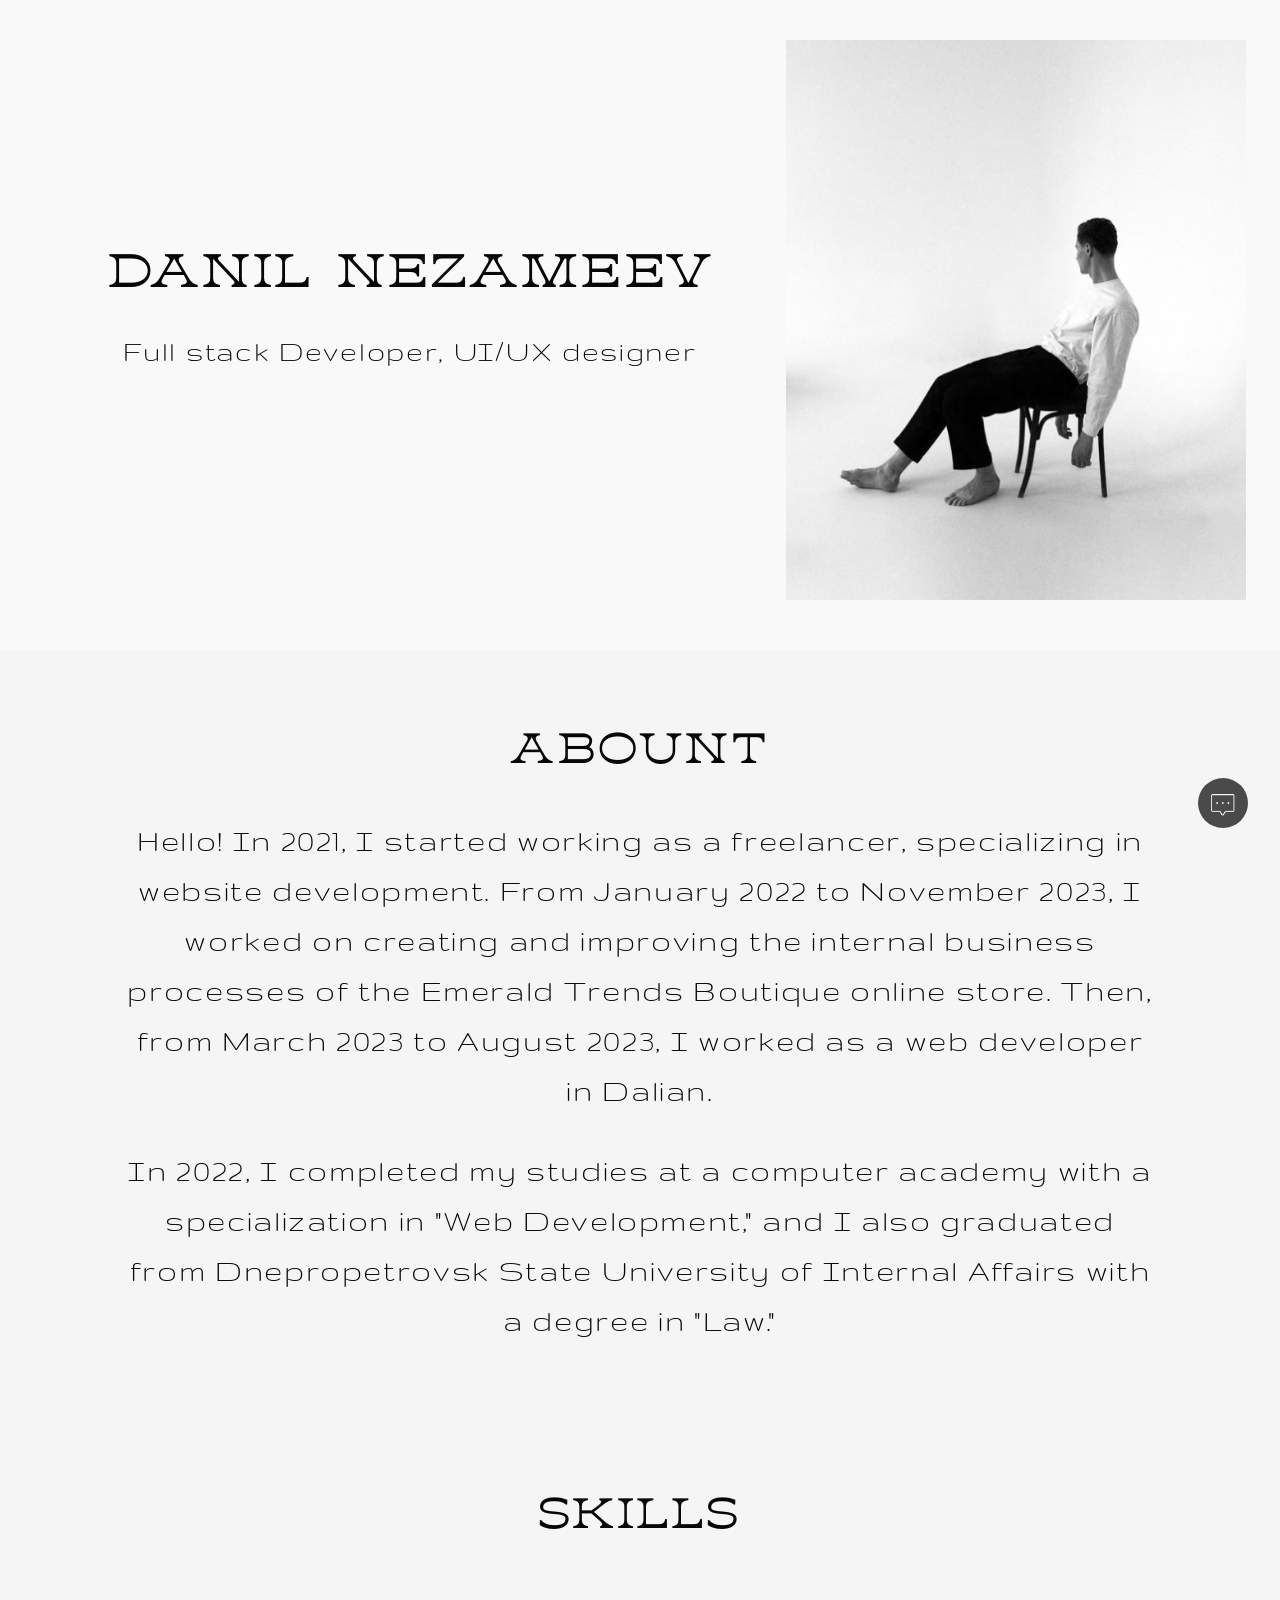
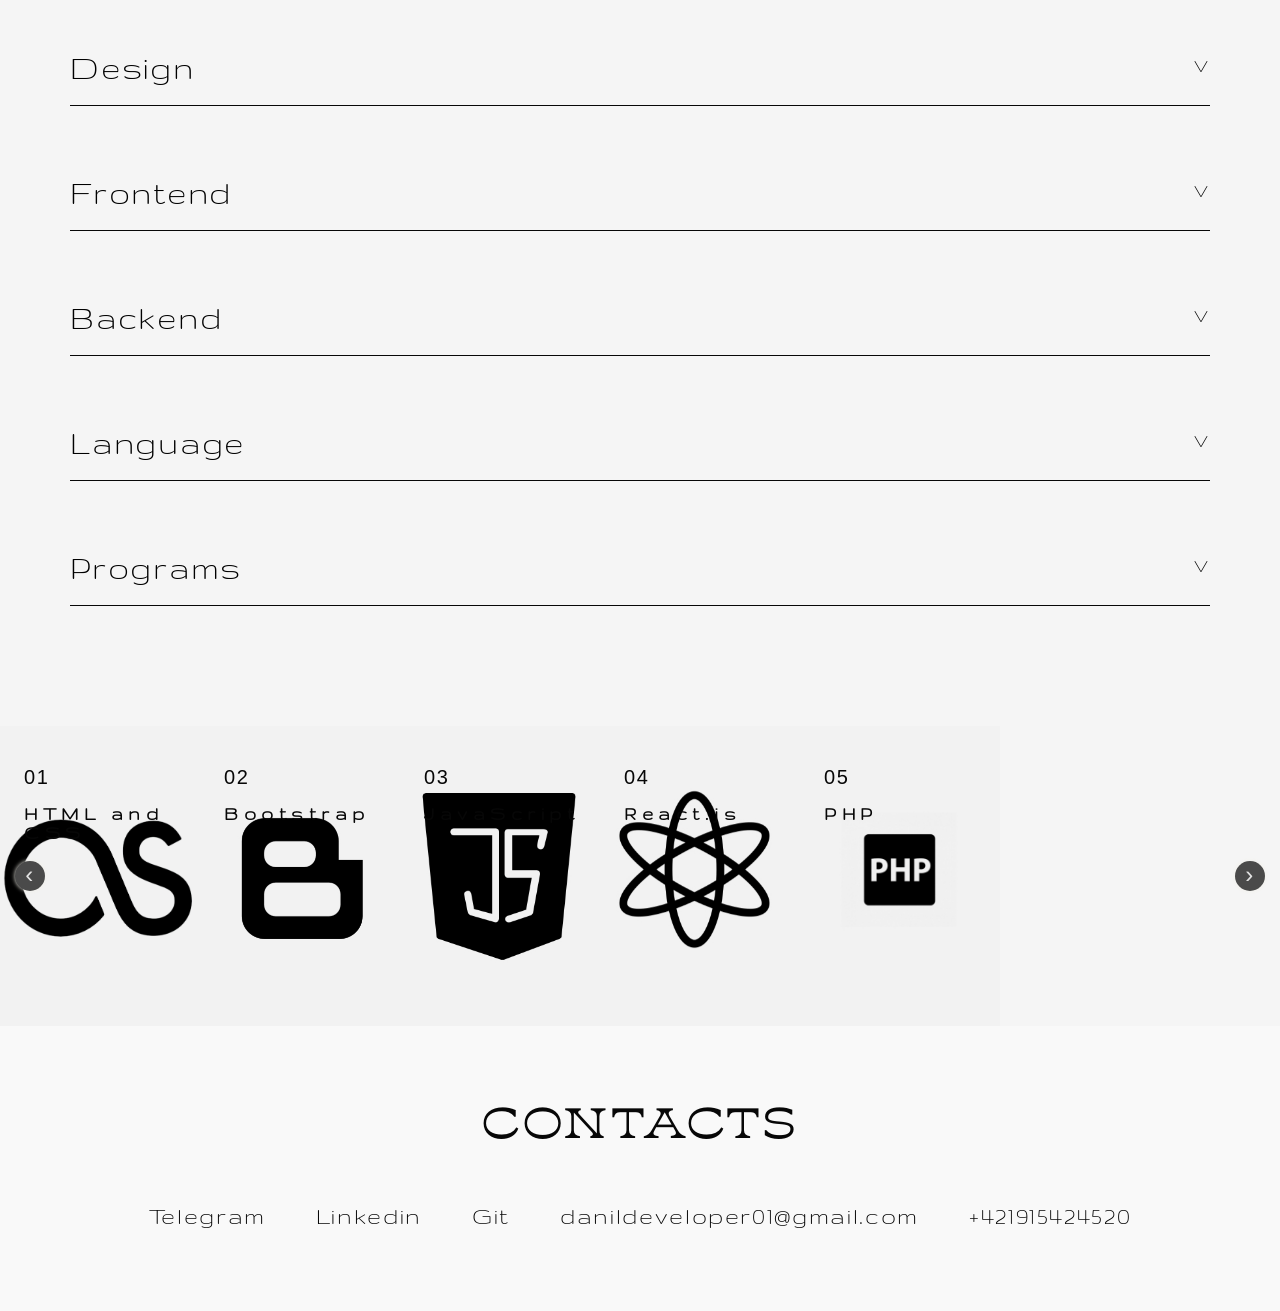
==== commit ecc8e300: "Update index.html" ====
--- a/index.html
+++ b/index.html
@@ -35,7 +35,7 @@
         <div class="container">
             <h3 class="title-abount">ABOUNT</h3>
             <p class="info">                   
-                Hello! In 2021, I started working as a freelancer, specializing in website development. From January 2022 to November 2023, I worked on developing a website for a financial company in Emerald Trends Boutique. Then, from March 2023 to August 2023, I worked as a web developer in a bakery.     
+                Hello! In 2021, I started working as a freelancer, specializing in website development. From January 2022 to November 2023, I worked on creating and improving the internal business processes of the Emerald Trends Boutique online store. Then, from March 2023 to August 2023, I worked as a web developer in Dalian.     
             </p>
             <p class="info info-ler">
                 In 2022, I completed my studies at a computer academy with a specialization in "Web Development," and I also graduated from Dnepropetrovsk State University of Internal Affairs with a degree in "Law."
@@ -198,4 +198,4 @@
         }
       </script>
 </body>
-</html>+</html>
